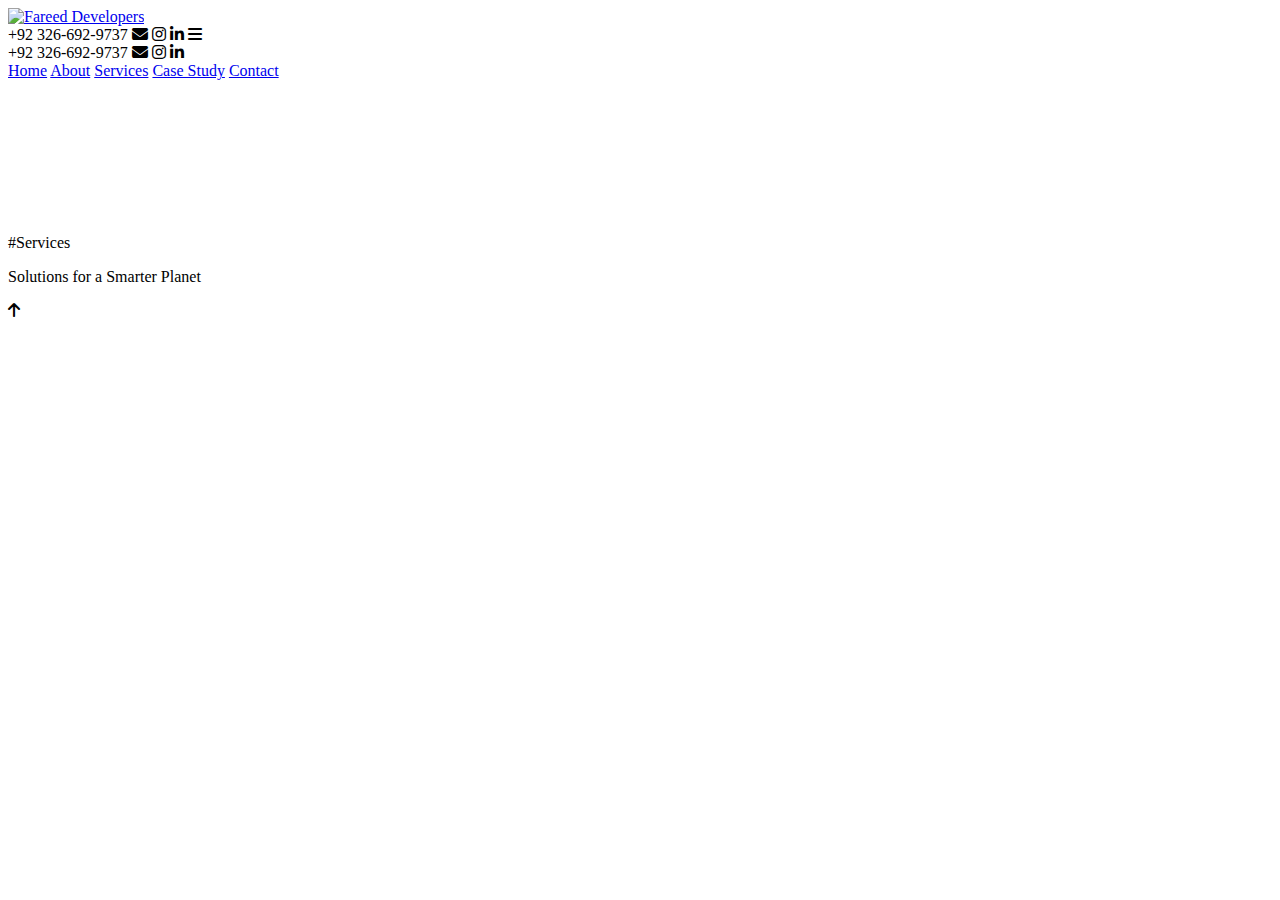
==== about.html @ 5e8933e1 "Update about.html" ====
<!DOCTYPE html>
<html lang="en">

<head>
    <meta charset="UTF-8">
    <meta name="viewport" content="width=device-width, initial-scale=1.0">
    <title>Fareed Developers</title>
    <link rel="stylesheet" href="style.css">
    <link rel="shortcut icon" href="/Assest/Fareed Developers Logo.png" type="image/x-icon">
    <link rel="stylesheet" href="https://cdnjs.cloudflare.com/ajax/libs/font-awesome/6.5.2/css/all.min.css">
</head>

<body>
    <main>
        <main>
            <div id="hero">
                <div class="container services_container">
                    <nav id="navbar">
                        <div class="nav_left">
                            <div id="logo">
                                <a href="/index.html"><img src="/Assest/Fareed Developers Logo.PNG" alt="Fareed Developers"></a>
                            </div>
                        </div>
                        <div class="nav_right">
                            <div id="links">
                                <span>+92 326-692-9737</span>
                                <a href="#"><i class="fa-solid fa-envelope" style="color: #000000;"></i></a>
                                <a href="#"><i class="fa-brands fa-instagram" style="color: #000000;"></i></a>
                                <a href="#"><i class="fa-brands fa-linkedin-in" style="color: #000000;"></i></a>
                                <i class="hamburger fa-solid fa-bars" style="color: #000000;"></i>
                            </div>
                            <div class="side_menu">
                                <div class="side_menu_wrap">
                                    <div class="side_menu_row">
                                        <span>+92 326-692-9737</span>
                                        <a href="#"><i class="fa-solid fa-envelope" style="color: #000000;"></i></a>
                                        <a href="#"><i class="fa-brands fa-instagram" style="color: #000000;"></i></a>
                                        <a href="#"><i class="fa-brands fa-linkedin-in" style="color: #000000;"></i></a>
                                        <i class="close fa-solid fa-xmark" style="color: #ffffff;"></i>
                                    </div>
                                    <div class="side_menu_colomn">
                                        <a href="/index.html">Home</a>
                                        <a href="/about.html">About</a>
                                        <a href="/services.html">Services</a>
                                        <a href="/case_studies.html">Case Study</a>
                                        <a href="/contact.html">Contact</a>
                                    </div>
                                </div>
                            </div>
                        </div>
                    </nav>
                    <div id="s_bg">
                        <video loop muted autoplay src="/Assest/Hero Background.mp4"></video>
                        <div class="overlay"></div>
                        <div class="overlay transitioned"></div>
                    </div>
                    <div class="hero_content services_hero_content">
                        <span>#Services</span>
                        <p>Solutions for a Smarter Planet</p>
                        <!-- <div class="btn">
                            <a href="#">About Us</a>
                            <a href="/services.html">Services</a>
                        </div> -->
                    </div>
                </div>
            </div>

            <div class="scrollTop float-right">
                <i class="fa fa-arrow-up" onclick="topFunction()" id="myBtn"></i>
            </div>
        </main>
</body>
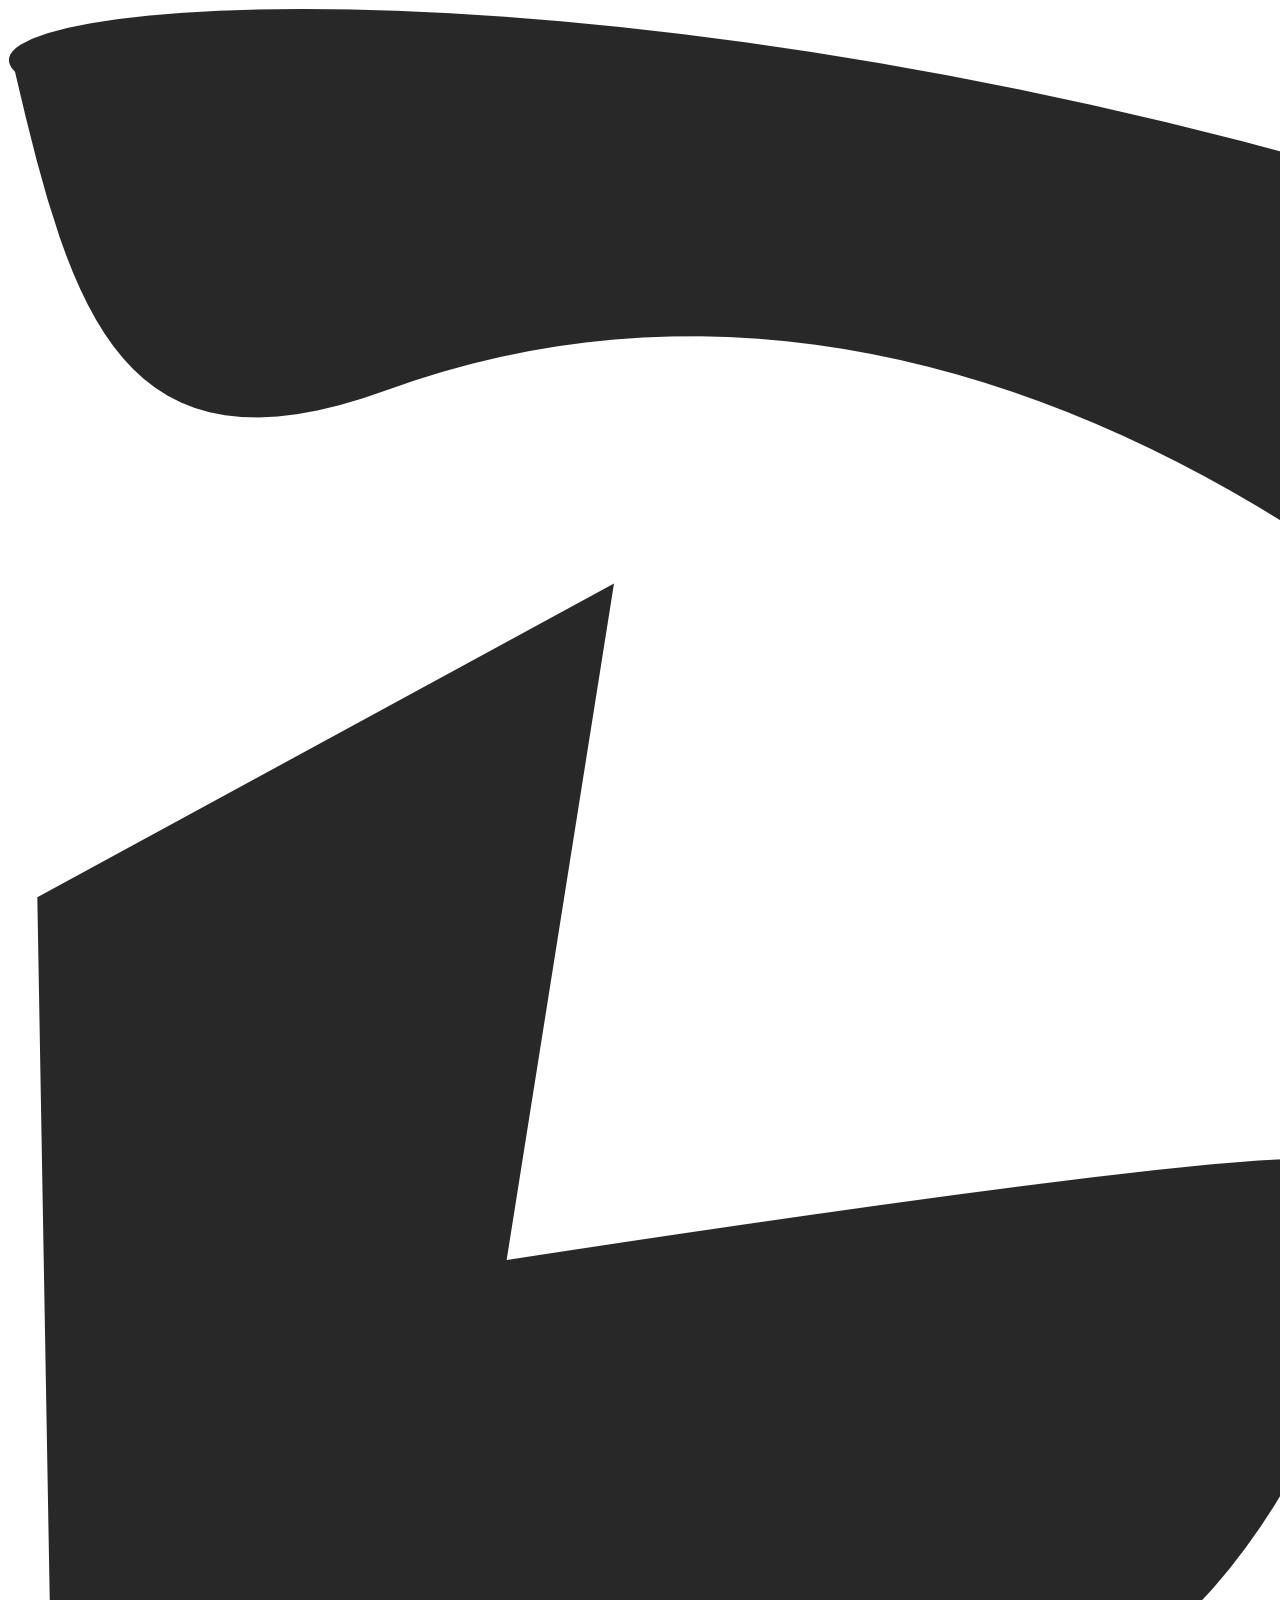
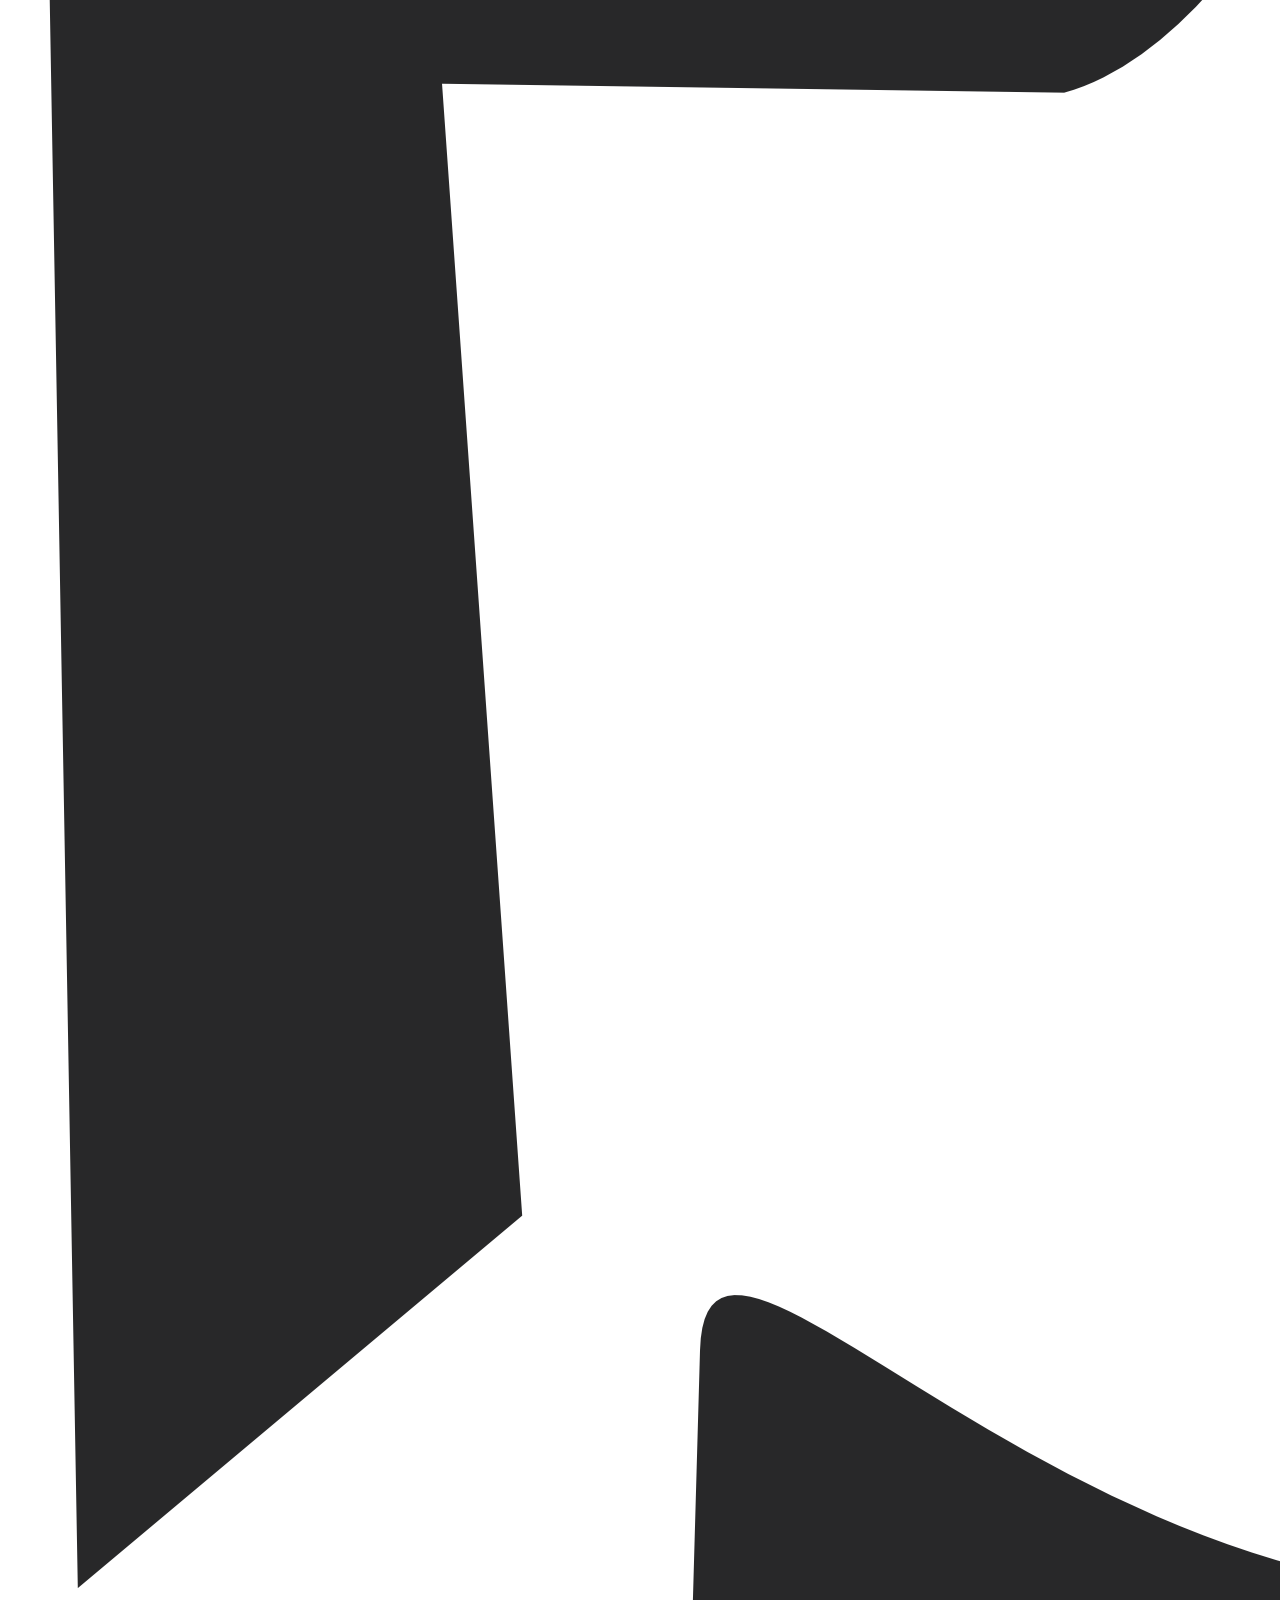
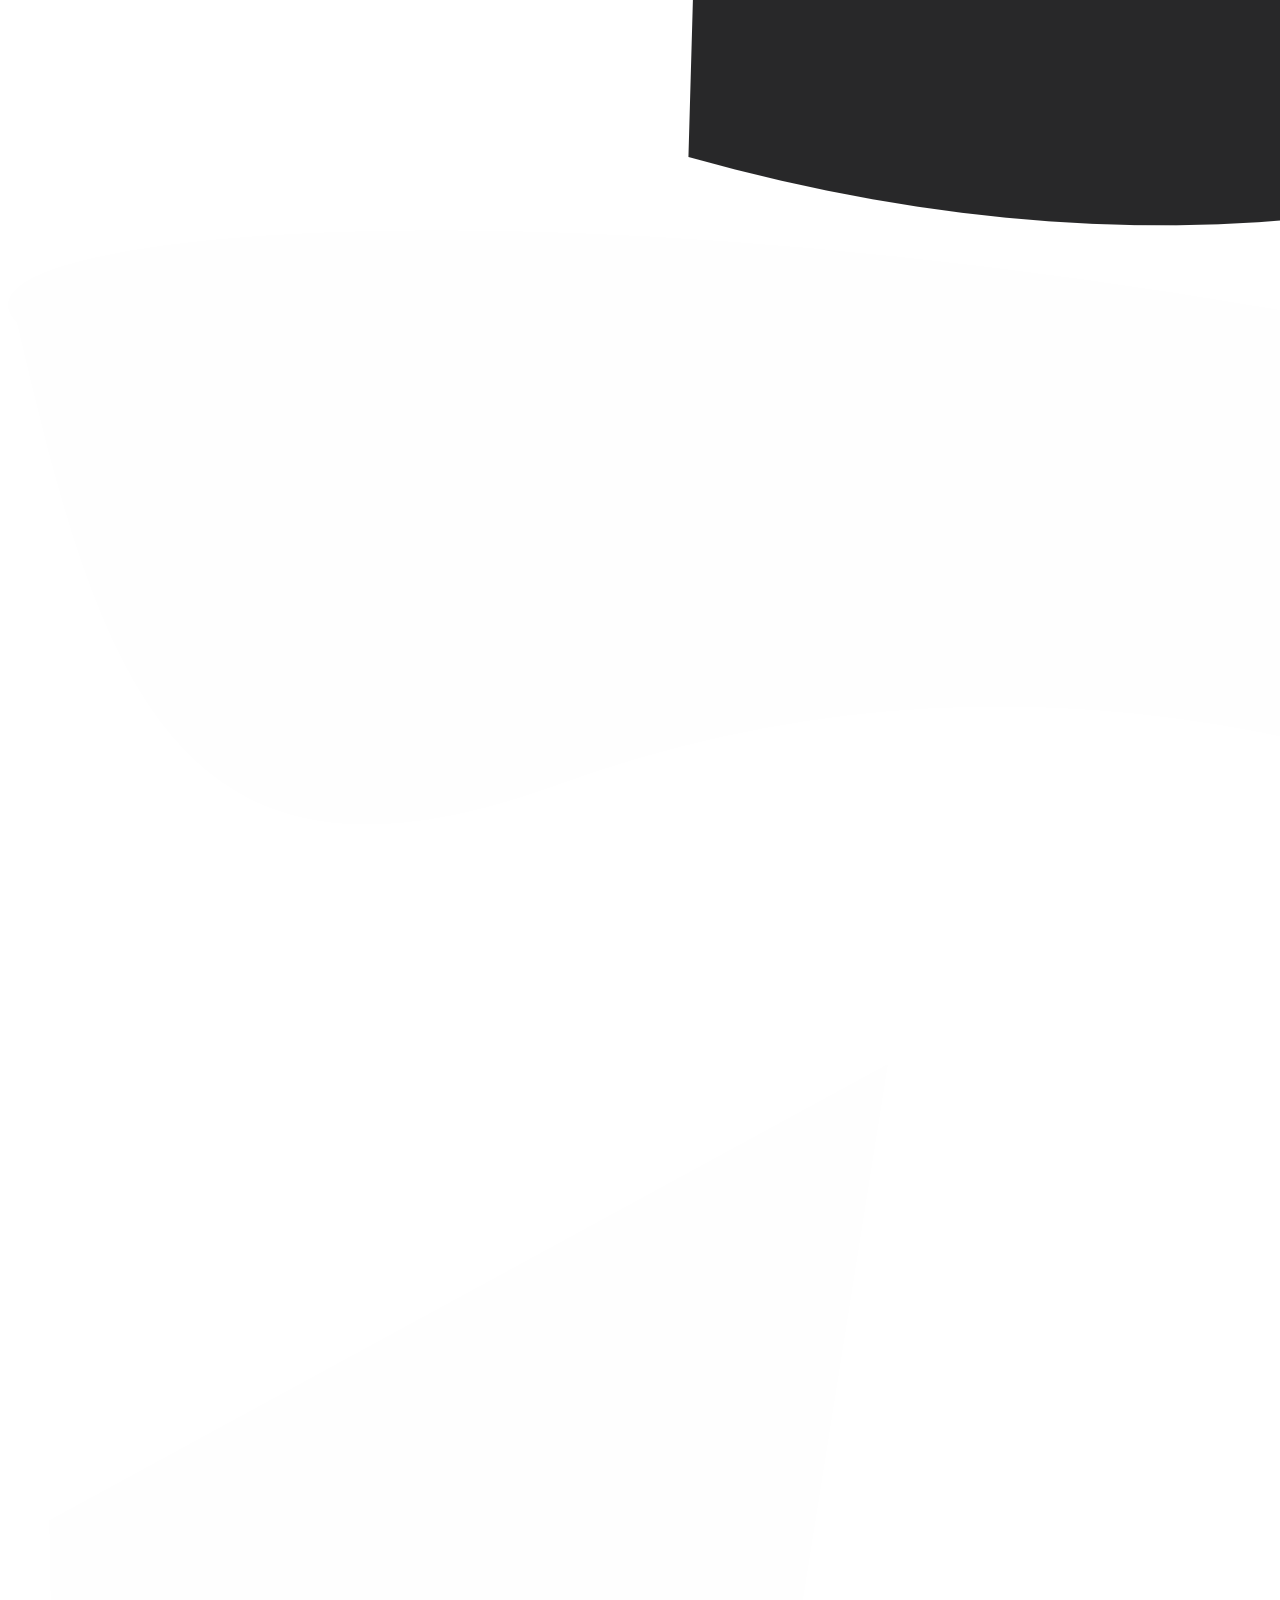
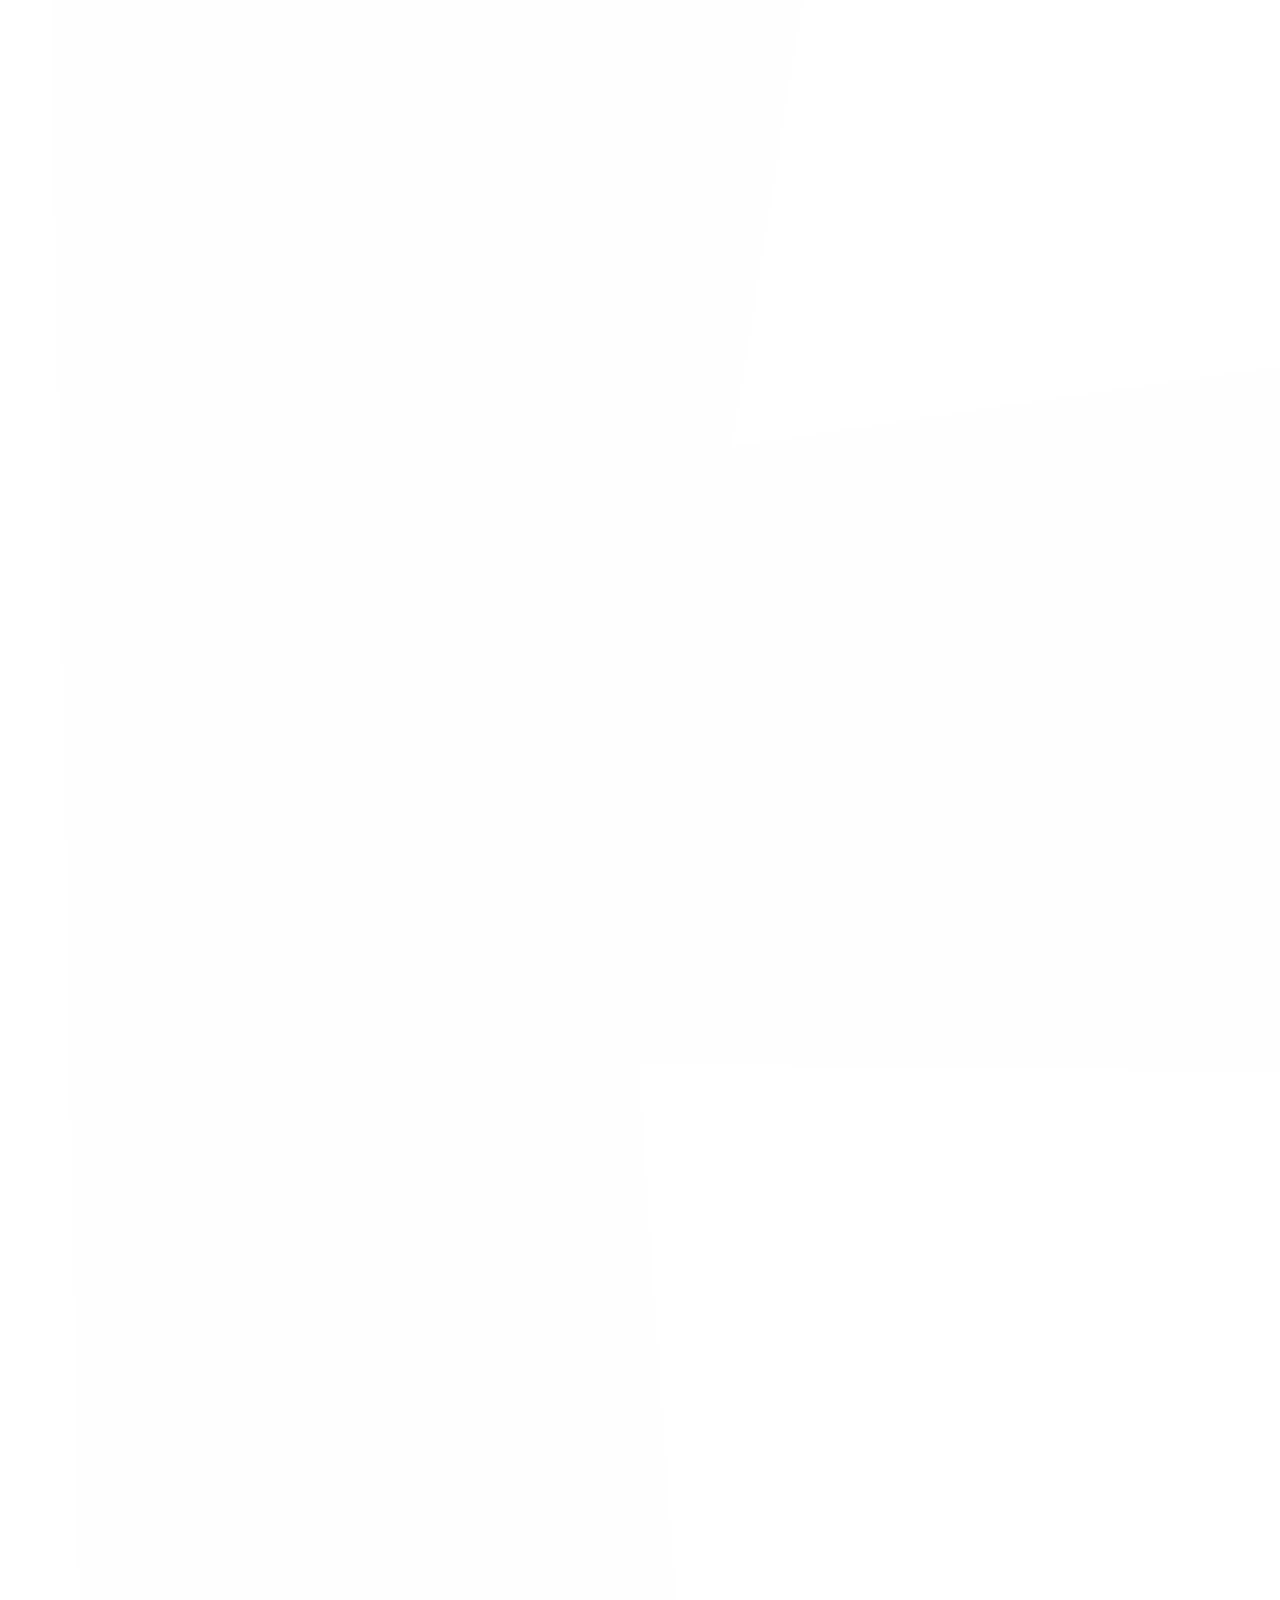
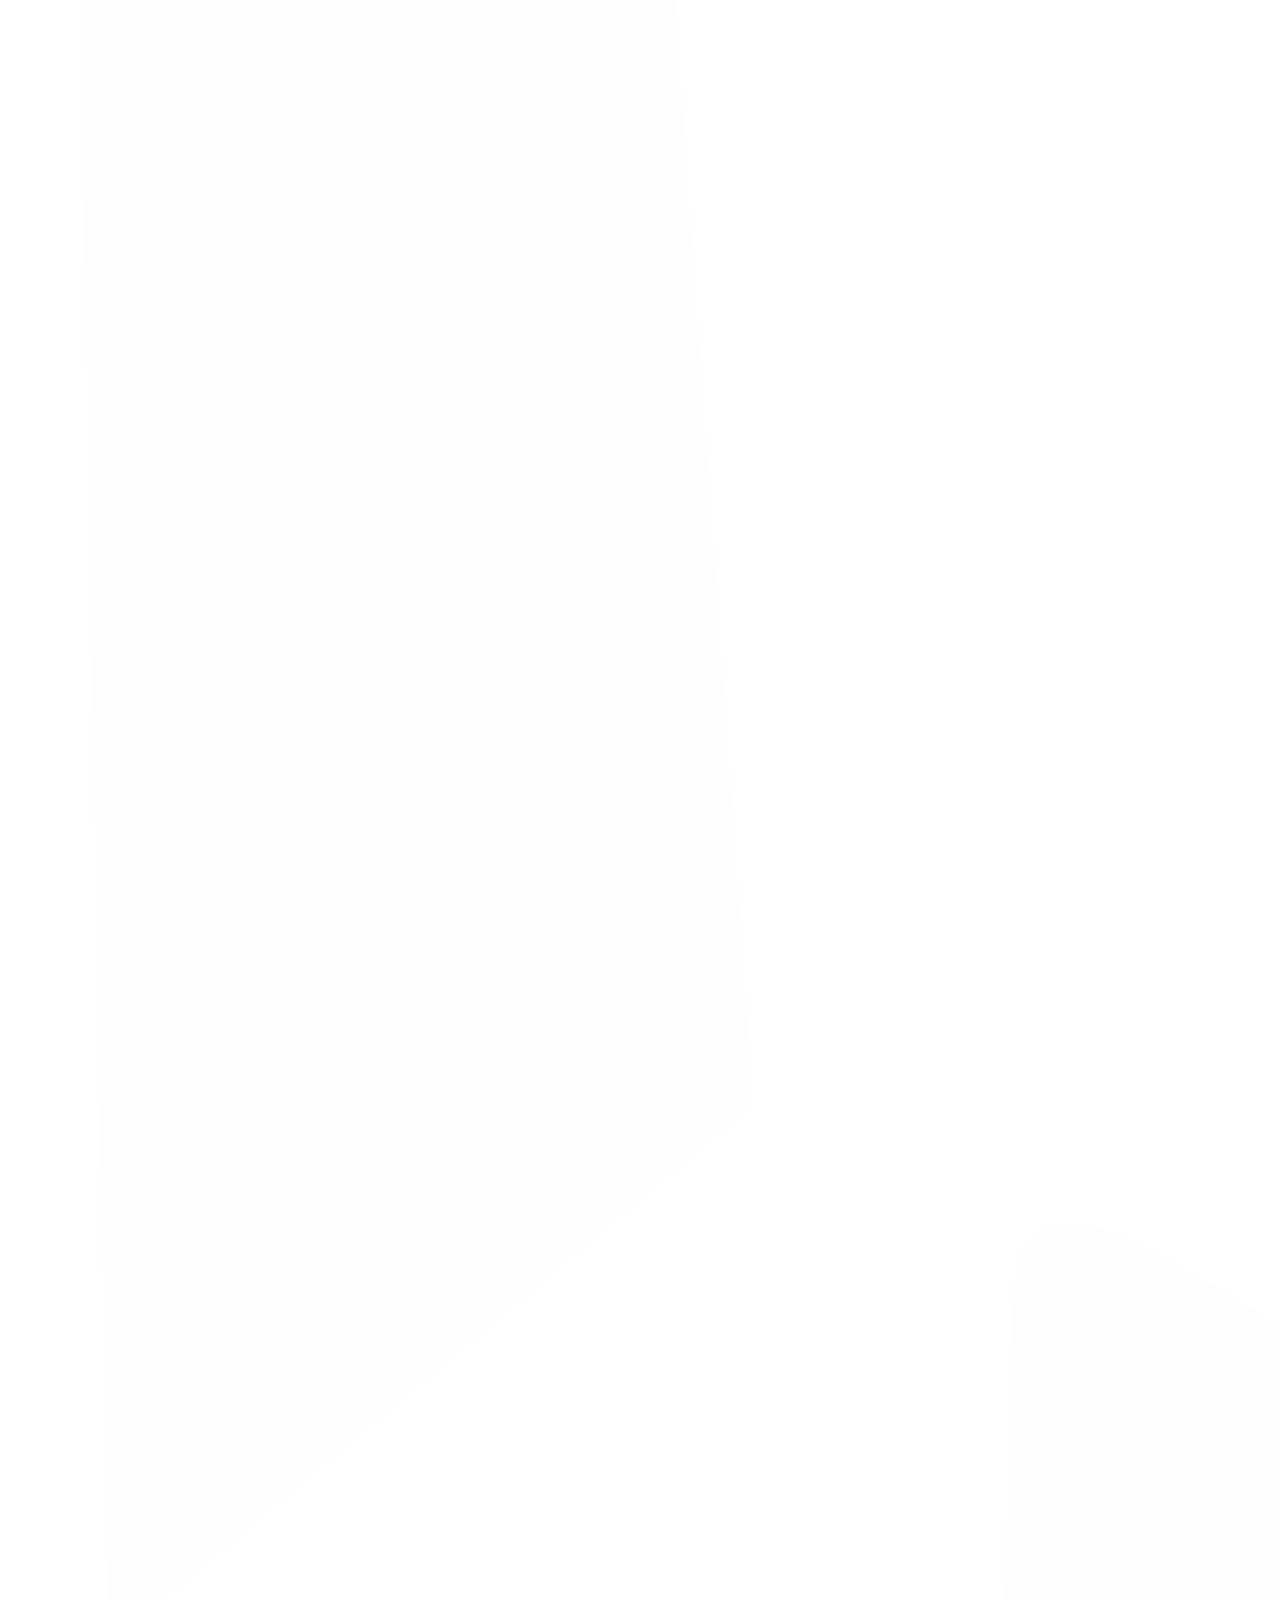
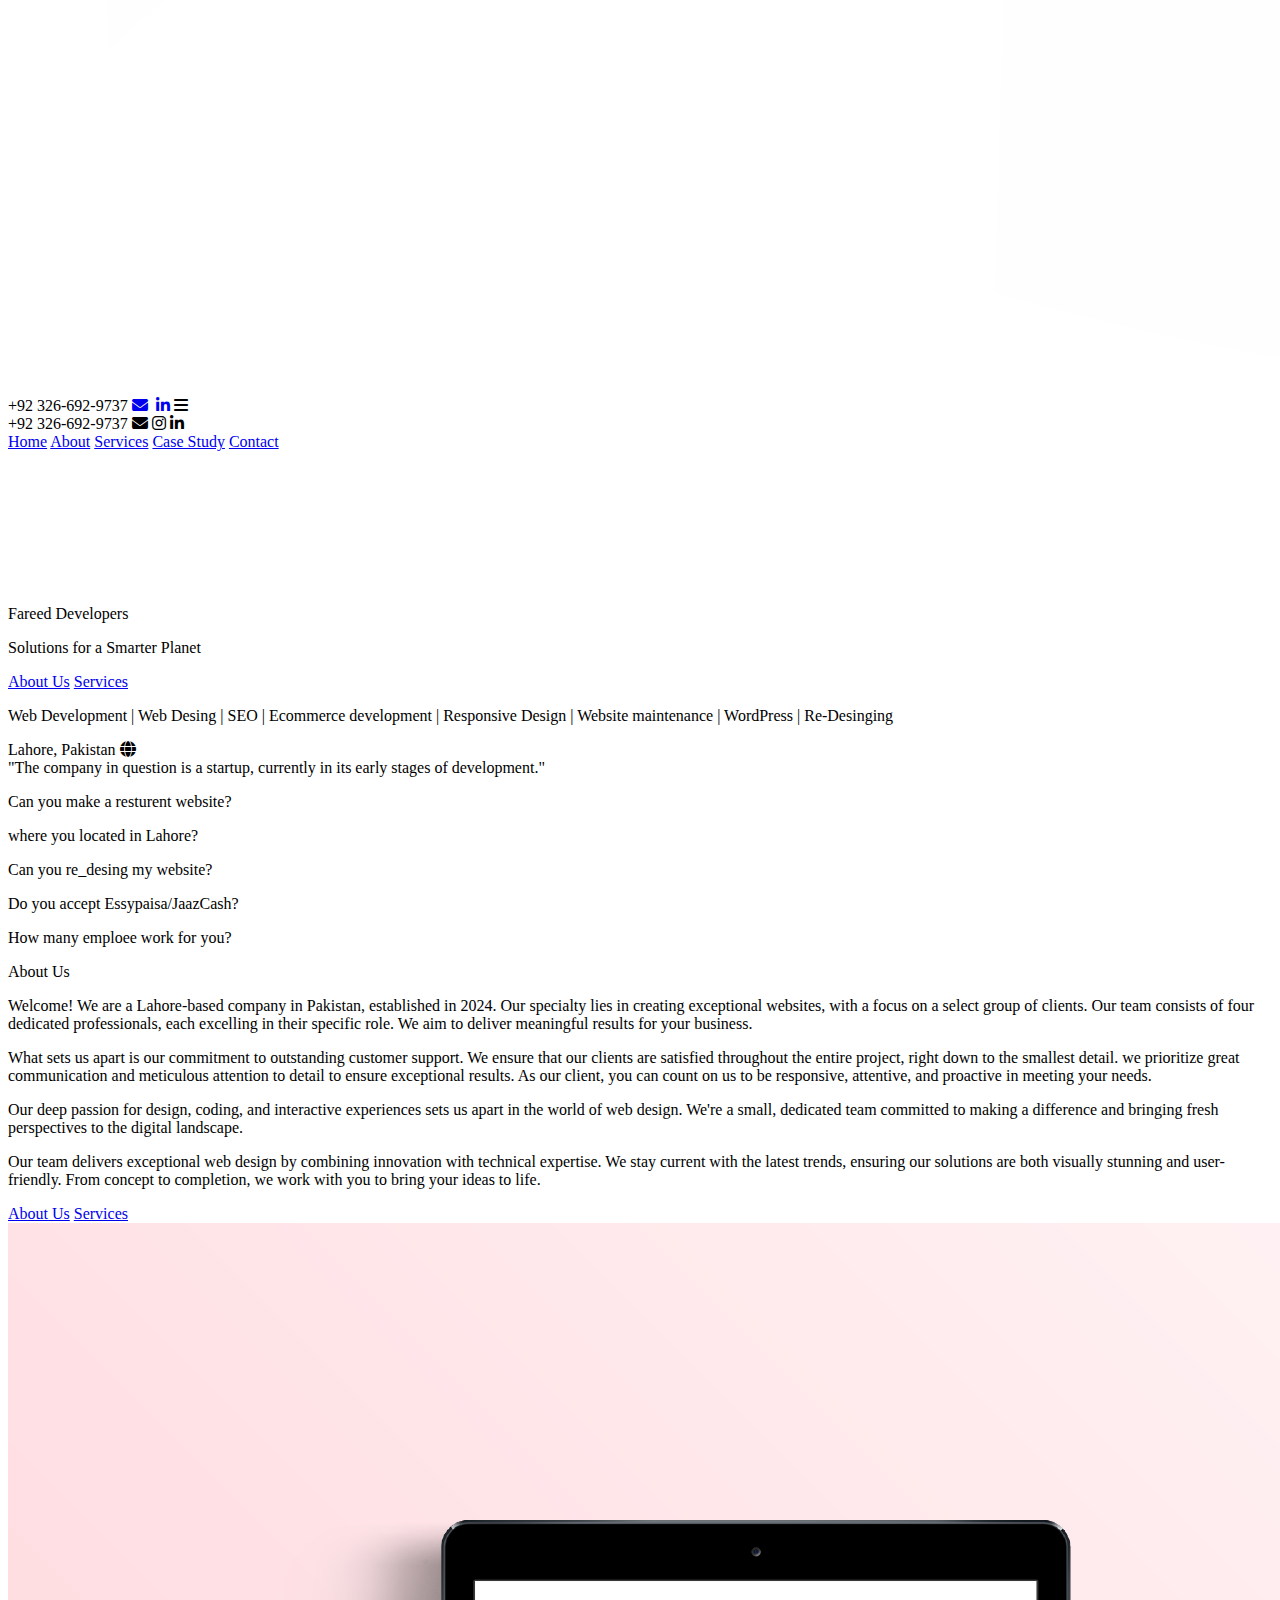
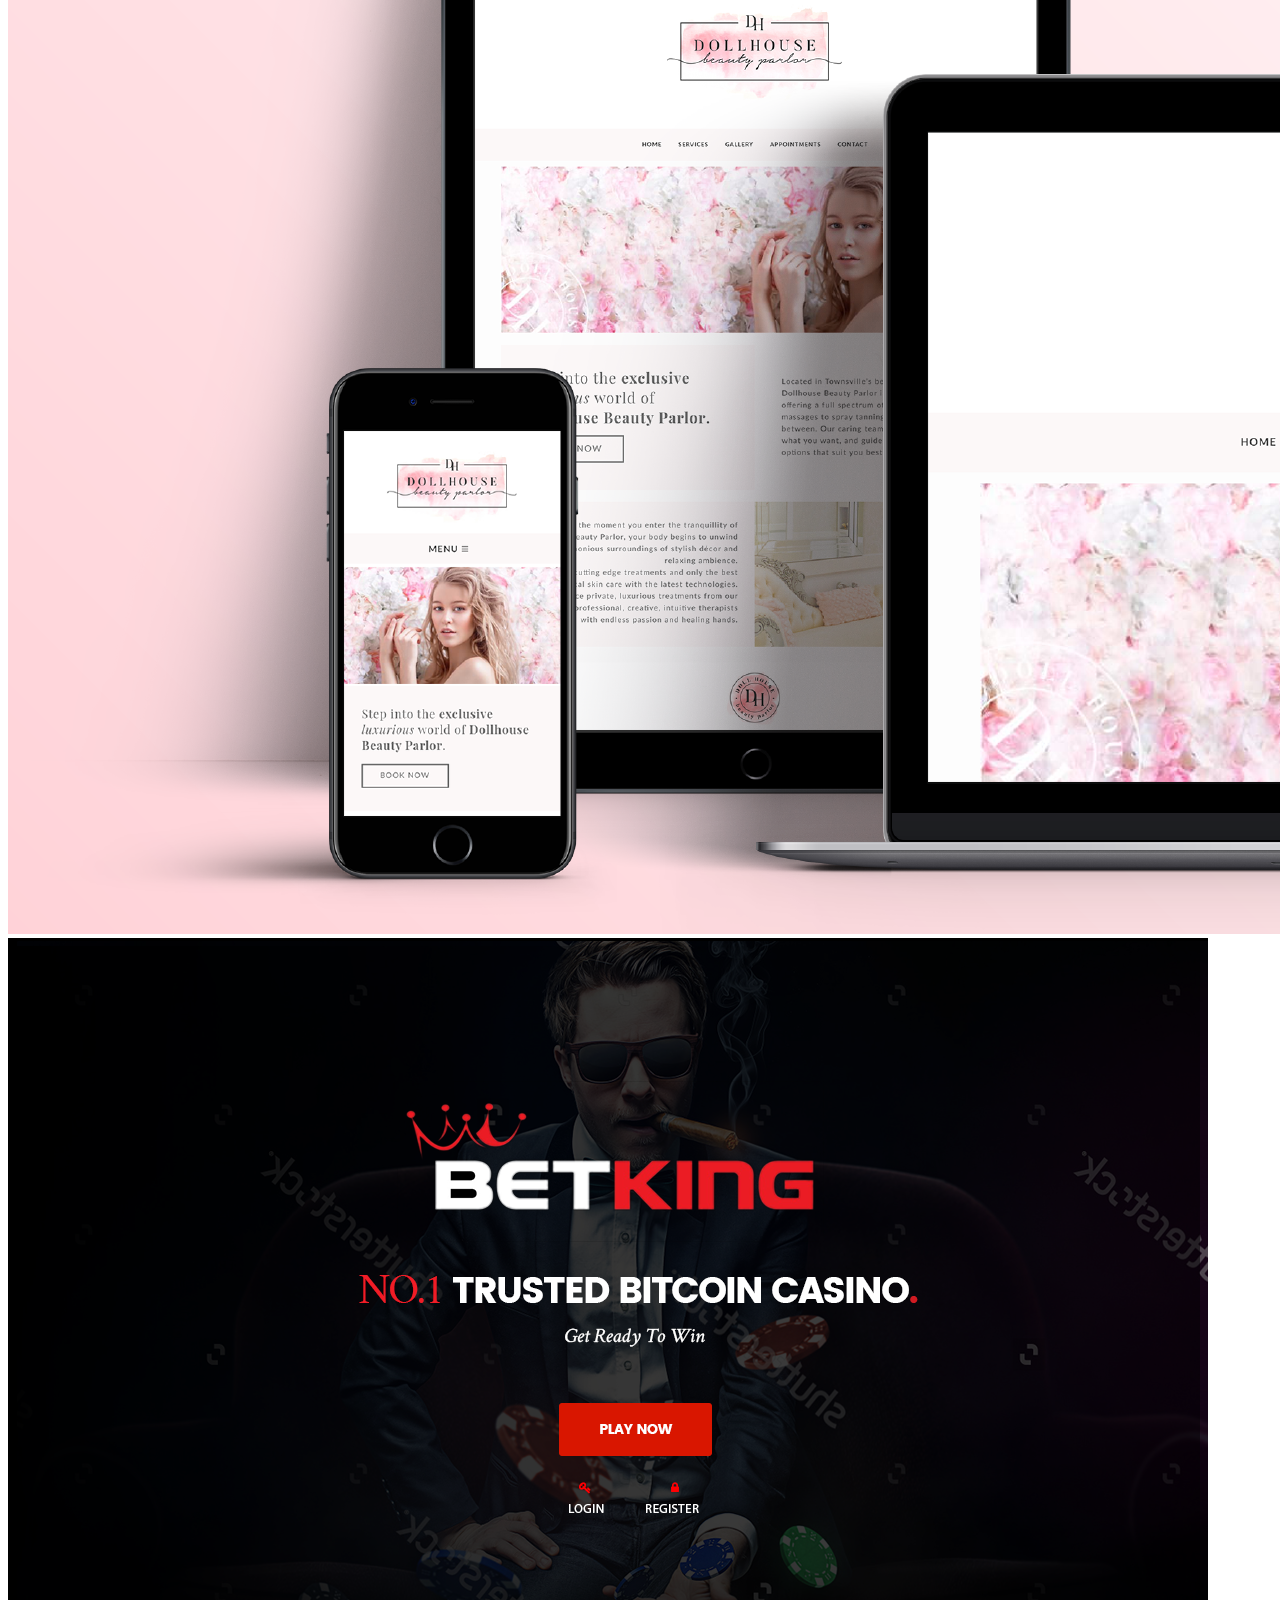
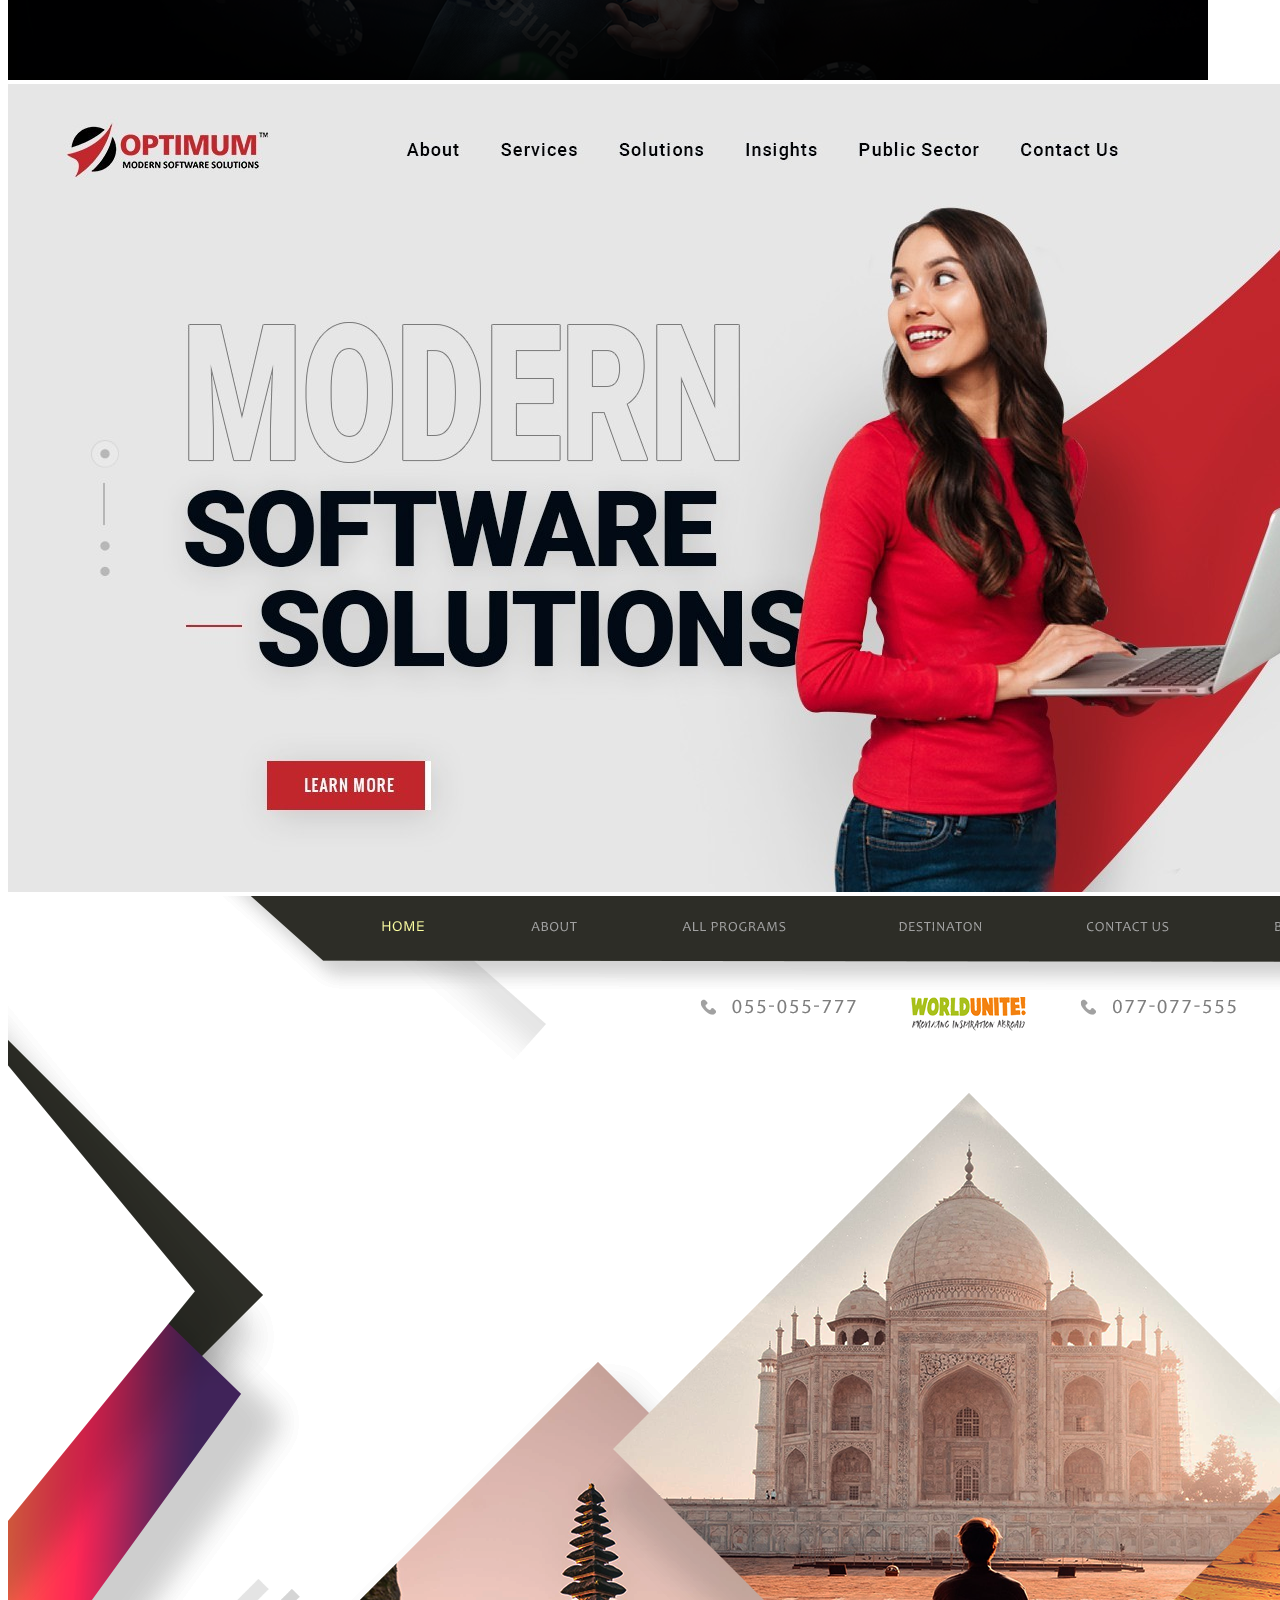
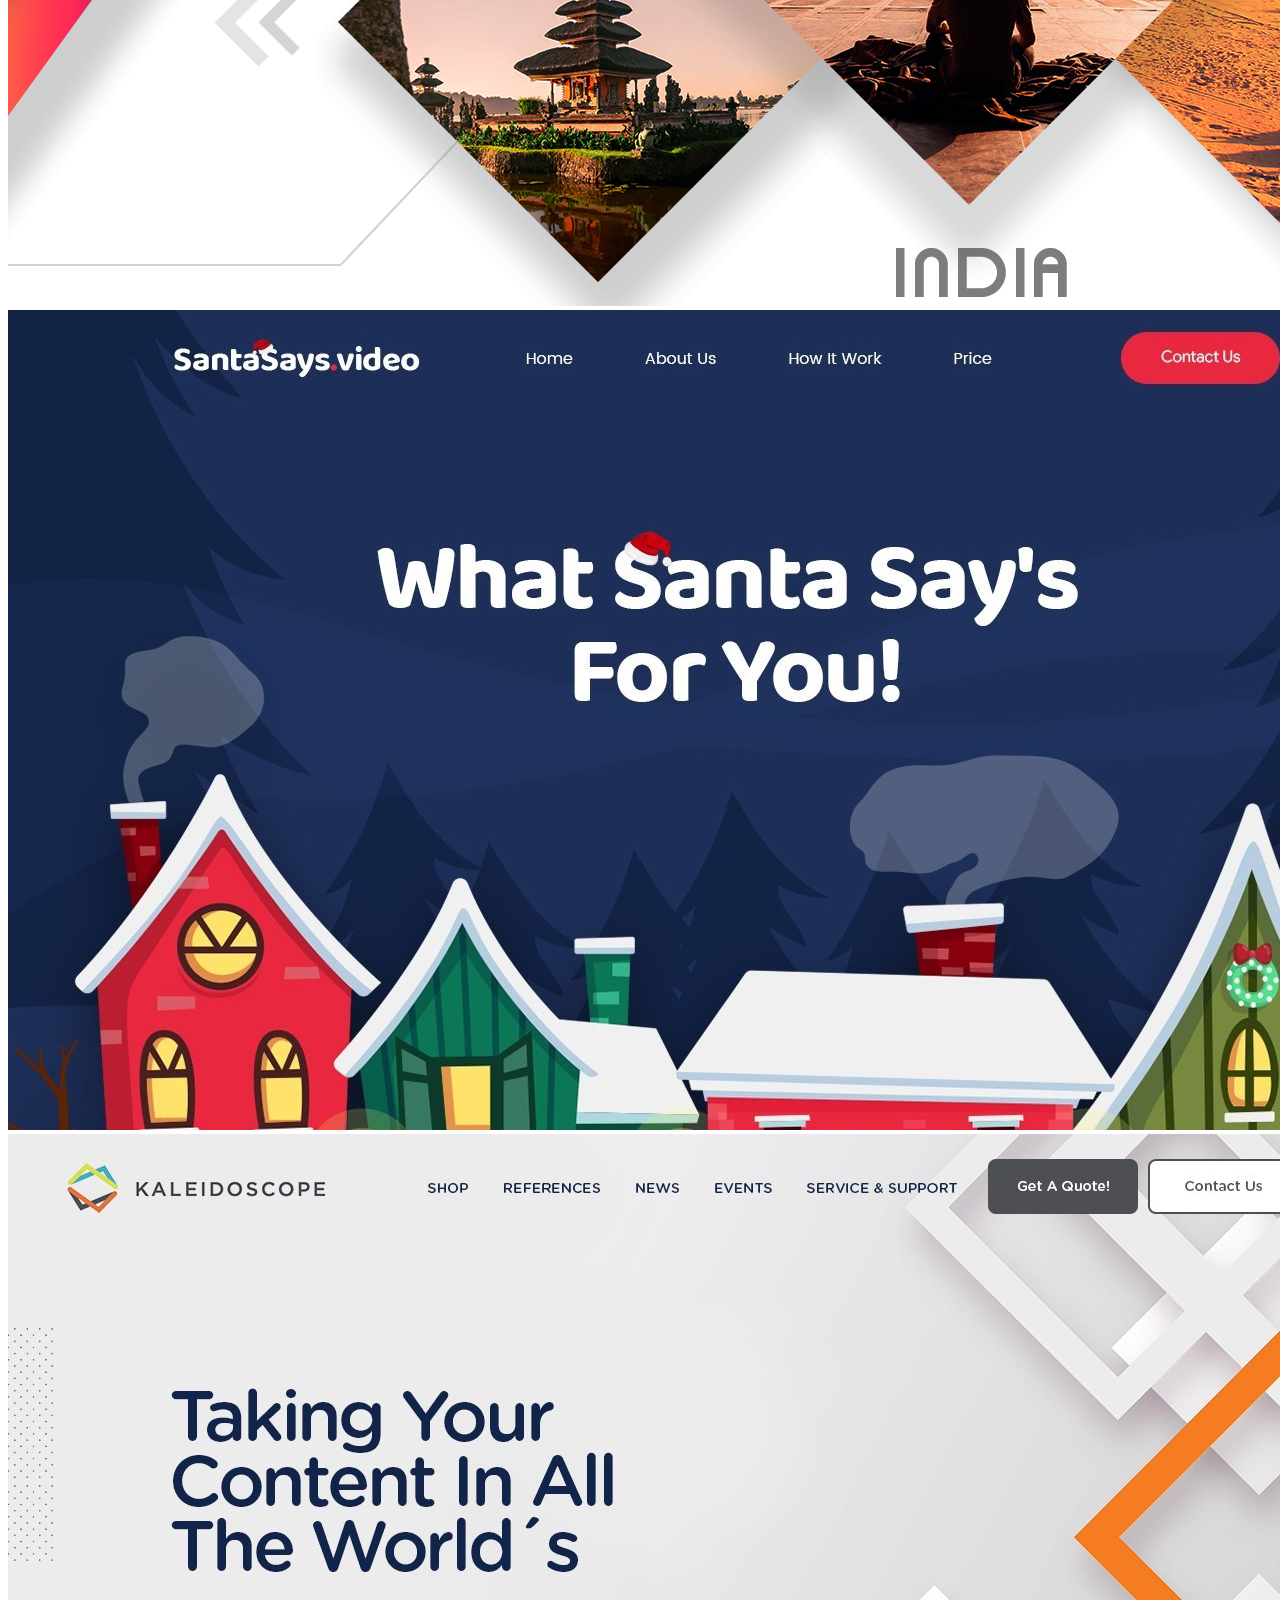
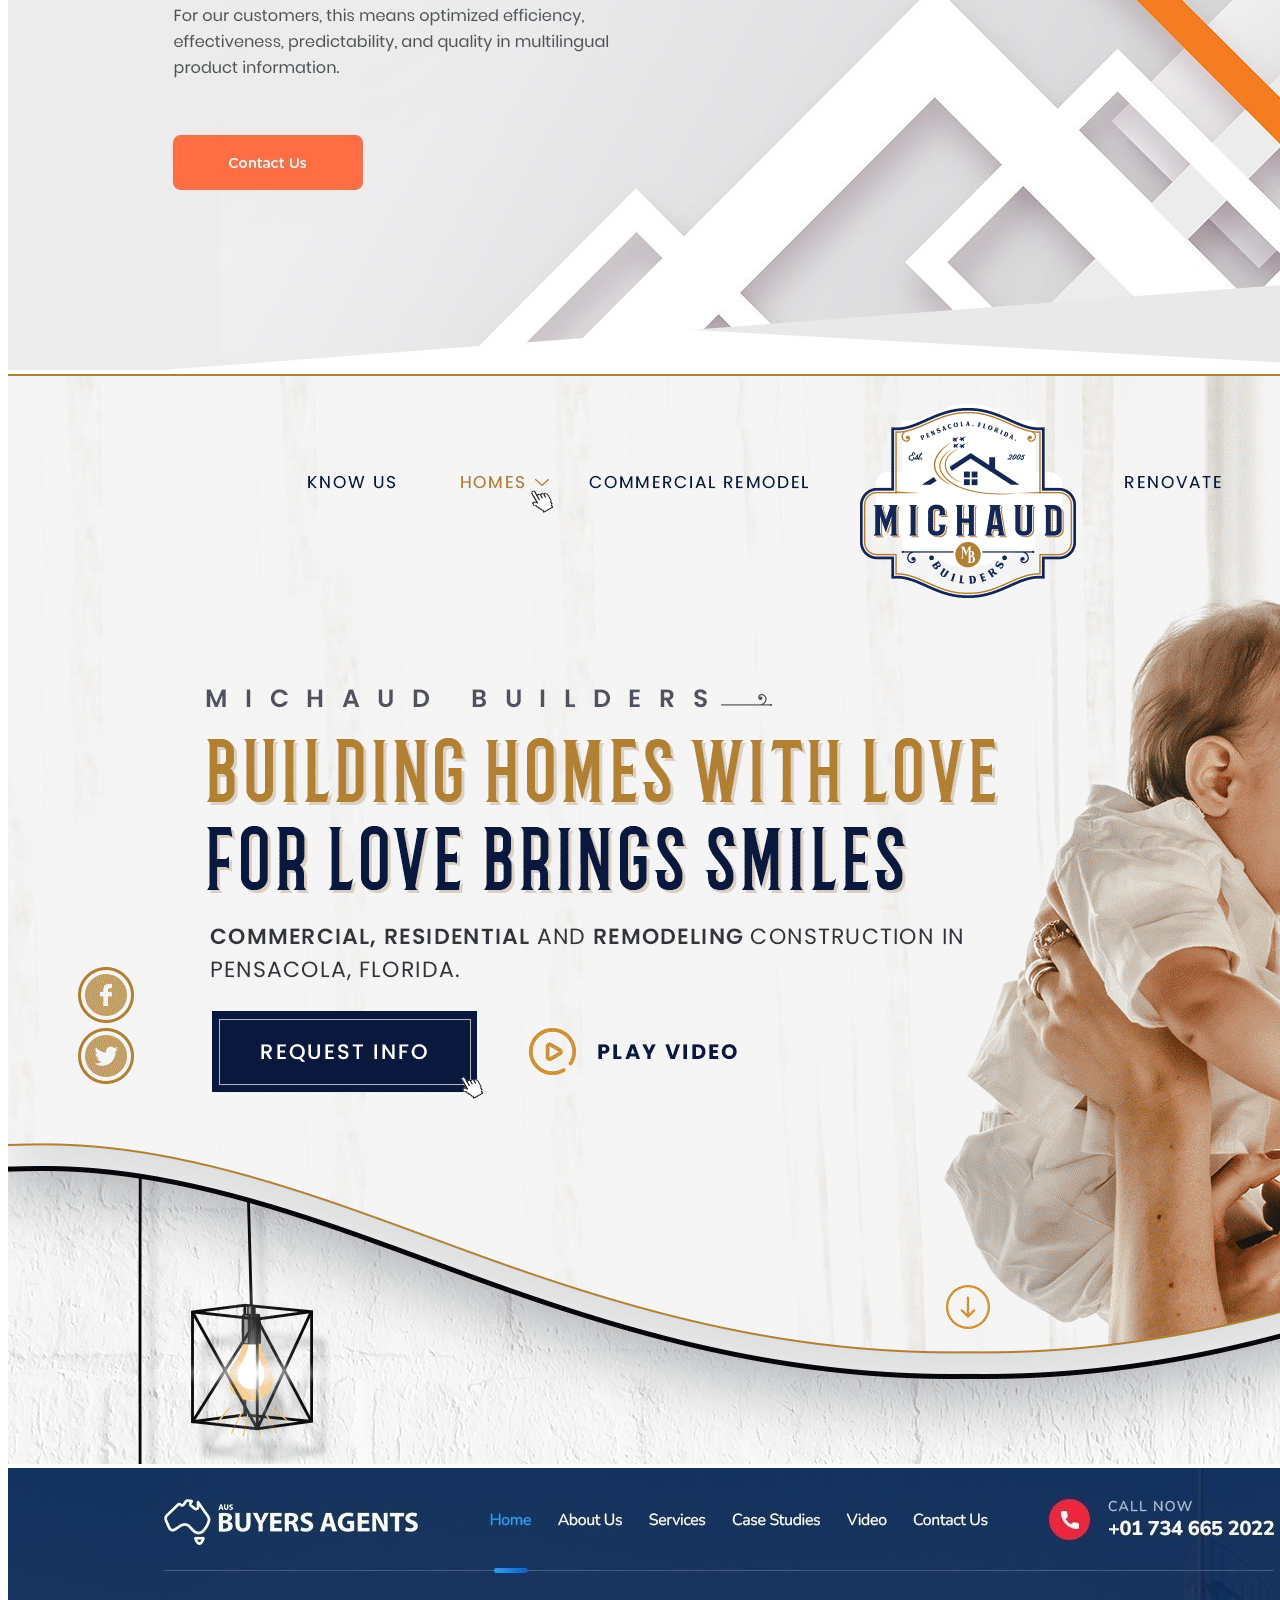
==== commit 74a33980: "Update about.html" ====
--- a/about.html
+++ b/about.html
@@ -8,65 +8,393 @@
     <link rel="stylesheet" href="style.css">
     <link rel="shortcut icon" href="/Assest/Fareed Developers Logo.png" type="image/x-icon">
     <link rel="stylesheet" href="https://cdnjs.cloudflare.com/ajax/libs/font-awesome/6.5.2/css/all.min.css">
+
 </head>
 
 <body>
+
+    <!-- -------------------------------------------------- Main_div -------------------------------------------------- -->
+
     <main>
-        <main>
-            <div id="hero">
-                <div class="container services_container">
-                    <nav id="navbar">
-                        <div class="nav_left">
-                            <div id="logo">
-                                <a href="/index.html"><img src="/Assest/Fareed Developers Logo.PNG" alt="Fareed Developers"></a>
-                            </div>
-                        </div>
-                        <div class="nav_right">
-                            <div id="links">
-                                <span>+92 326-692-9737</span>
-                                <a href="#"><i class="fa-solid fa-envelope" style="color: #000000;"></i></a>
-                                <a href="#"><i class="fa-brands fa-instagram" style="color: #000000;"></i></a>
-                                <a href="#"><i class="fa-brands fa-linkedin-in" style="color: #000000;"></i></a>
-                                <i class="hamburger fa-solid fa-bars" style="color: #000000;"></i>
-                            </div>
-                            <div class="side_menu">
-                                <div class="side_menu_wrap">
-                                    <div class="side_menu_row">
-                                        <span>+92 326-692-9737</span>
-                                        <a href="#"><i class="fa-solid fa-envelope" style="color: #000000;"></i></a>
-                                        <a href="#"><i class="fa-brands fa-instagram" style="color: #000000;"></i></a>
-                                        <a href="#"><i class="fa-brands fa-linkedin-in" style="color: #000000;"></i></a>
-                                        <i class="close fa-solid fa-xmark" style="color: #ffffff;"></i>
-                                    </div>
-                                    <div class="side_menu_colomn">
-                                        <a href="/index.html">Home</a>
-                                        <a href="/about.html">About</a>
-                                        <a href="/services.html">Services</a>
-                                        <a href="/case_studies.html">Case Study</a>
-                                        <a href="/contact.html">Contact</a>
-                                    </div>
+
+        <!-- -------------------------------------------------- Hero_Section ---------------------------------------------- -->
+
+        <div id="hero">
+            <div class="container">
+
+                <!-- -------------------------------------------------- Navbar ---------------------------------------------- -->
+
+                <nav id="navbar">
+                    <div class="nav_left">
+                        <div id="logo">
+                            <a href="/index.html"><img class="dark_logo" src="/Assest/Fareed Developers Logo.png" alt="Fareed Developers"></a>
+                            <a href="/index.html"><img class="white_logo" src="/Assest/Fareed Developers white Logo.png" alt="Fareed Developers"></a>
+                        </div>
+                    </div>
+                    <div class="nav_right">
+                        <div id="links">
+                            <span>+92 326-692-9737</span>
+                            <a href="#"><i class="fa-solid fa-envelope"></i></a>
+                            <a href="#"><i class="fa-brands fa-instagra"></i></a>
+                            <a href="#"><i class="fa-brands fa-linkedin-in"></i></a>
+                            <i class="hamburger fa-solid fa-bars"></i>
+                        </div>
+
+                        <!-- -------------------------------------------------- Hamburger_Menu ---------------------------------------------- -->
+
+                        <div class="side_menu">
+                            <div class="side_menu_wrap">
+                                <div class="side_menu_row">
+                                    <span>+92 326-692-9737</span>
+                                    <a href="#"><i class="fa-solid fa-envelope" style="color: #000000;"></i></a>
+                                    <a href="#"><i class="fa-brands fa-instagram" style="color: #000000;"></i></a>
+                                    <a href="#"><i class="fa-brands fa-linkedin-in" style="color: #000000;"></i></a>
+                                    <i class="close fa-solid fa-xmark" style="color: #ffffff;"></i>
                                 </div>
-                            </div>
-                        </div>
-                    </nav>
-                    <div id="s_bg">
+                                <div class="side_menu_colomn">
+                                    <a href="/index.html">Home</a>
+                                    <a href="/about.html">About</a>
+                                    <a href="/services.html">Services</a>
+                                    <a href="/case_studies.html">Case Study</a>
+                                    <a href="/contact.html">Contact</a>
+                                </div>
+                            </div>
+                        </div>
+
+                    </div>
+                </nav>
+
+                <!-- -------------------------------------------------- Video_Background ---------------------------------------------- -->
+
+                <div id="hero_bg">
+                    <video loop muted autoplay src="/Assest/Hero Background.mp4"></video>
+                    <div class="overlay"></div>
+                    <div class="overlay transitioned"></div>
+                </div>
+
+                <!-- -------------------------------------------------- Hero_Section_Content ---------------------------------------------- -->
+
+                <div class="hero_content">
+                    <span>Fareed Developers</span>
+                    <p>Solutions for a Smarter Planet</p>
+                    <div class="btn">
+                        <a href="/about.html">About Us</a>
+                        <a href="/services.html">Services</a>
+                    </div>
+
+                    <!-- -------------------------------------------------- Auto_Scroller ---------------------------------------------- -->
+
+                    <div class="scroller">
+                        <p>Web Development | Web Desing | SEO | Ecommerce development | Responsive Design | Website maintenance | WordPress | Re-Desinging</p>
+                    </div>
+
+                    <!-- -------------------------------------------------- Location ---------------------------------------------- -->
+
+                    <div id="location">
+                        <div class="my_location">
+                            <span>Lahore, Pakistan</span>
+                            <i class="fa-sharp fa-solid fa-globe fa-spin-pulse"></i>
+                        </div>
+                    </div>
+                </div>
+            </div>
+        </div>
+
+        <!-- -------------------------------------------------- Moving_Chat_box ---------------------------------------------- -->
+
+        <div id="chat_box">
+            <div class="container">
+                <div class="chat">
+                    <span class="chat_span"> "The company in question is a startup, currently in its early stages of development."</span>
+                </div>
+                <div class="chat_text_box">
+                    <div class="chat_text1">
+                        <p>Can you make a resturent website?</p>
+                    </div>
+                    <div class="chat_text2">
+                        <p>where you located in Lahore?</p>
+                    </div>
+                    <div class="chat_text3">
+                        <p>Can you re_desing my website?</p>
+                    </div>
+                    <div class="chat_text4">
+                        <p>Do you accept Essypaisa/JaazCash?</p>
+                    </div>
+                    <div class="chat_text5">
+                        <p>How many emploee work for you?</p>
+                    </div>
+                </div>
+            </div>
+        </div>
+
+
+        <!-- -------------------------------------------------- About_Section ---------------------------------------------- -->
+
+        <div id="about_us">
+            <div class="container about_container">
+                <div class="about">
+                    <span class="heading">About Us</span>
+                    <div class="about_content">
+                        <div class="about_left">
+                            <p class="about_p_1">Welcome! We are a Lahore-based company in Pakistan, established in 2024. Our specialty lies in creating exceptional websites, with a focus on a select group of clients. Our team consists of four dedicated professionals, each
+                                excelling in their specific role. We aim to deliver meaningful results for your business.</p>
+                            <p class="about_p_2"> What sets us apart is our commitment to outstanding customer support. We ensure that our clients are satisfied throughout the entire project, right down to the smallest detail. we prioritize great communication and meticulous
+                                attention to detail to ensure exceptional results. As our client, you can count on us to be responsive, attentive, and proactive in meeting your needs.</p>
+                        </div>
+                        <div class="about_right">
+                            <p class="about_p_3">Our deep passion for design, coding, and interactive experiences sets us apart in the world of web design. We're a small, dedicated team committed to making a difference and bringing fresh perspectives to the digital landscape.</p>
+                            <p class="about_p_4">Our team delivers exceptional web design by combining innovation with technical expertise. We stay current with the latest trends, ensuring our solutions are both visually stunning and user-friendly. From concept to completion,
+                                we work with you to bring your ideas to life.</p>
+                            <div class="btn about_btn">
+                                <a href="/about.html">About Us</a>
+                                <a href="/services.html">Services</a>
+                            </div>
+                        </div>
+
+                    </div>
+                </div>
+            </div>
+        </div>
+
+        <!-- -------------------------------------------------- Case_Studies_Section---------------------------------------------- -->
+
+        <div id="Case_Studies">
+            <div class="container">
+                <div class="case_content">
+                    <div class="case_links">
+                        <div class="slide_case_first">
+                            <a href="#"><img src="/Assest/1.png" alt=""></a>
+                            <a href="#"><img src="/Assest/2.png" alt=""></a>
+                            <a href="#"><img src="/Assest/3.jpg" alt=""></a>
+                            <a href="#"><img src="/Assest/4.png" alt=""></a>
+                        </div>
+                        <div class="slide_case_second">
+                            <a href="#"><img src="/Assest/5.jpg" alt=""></a>
+                            <a href="#"><img src="/Assest/6.jpg" alt=""></a>
+                            <a href="#"><img src="/Assest/7.png" alt=""></a>
+                            <a href="#"><img src="/Assest/8.jpg" alt=""></a>
+                        </div>
+                    </div>
+                </div>
+            </div>
+        </div>
+
+        <!-- -------------------------------------------------- Services_Section ---------------------------------------------- -->
+
+        <div id="portfolio">
+            <div class="container portfolio_container">
+                <span class="heading">Services</span>
+                <div class="portfolios">
+                    <div class="port_colum_1">
+                        <a href="#">
+                            <div class="port_img">
+                                <img src="/Assest/Web Dev Illustration.svg" alt="">
+                            </div>
+                            <div class="port_heading">
+                                <span>Web Development</span>
+                            </div>
+                            <div class="port_para">
+                                <p>Fareed Developers creates custom websites to fit your business needs. We help you build a strong online presence and achieve your goals. From design to launch, we ensure your success online.</p>
+                            </div>
+                        </a>
+                        <a href="#">
+                            <div class="port_img">
+                                <img src="/Assest/web-development-outsourcing_cover.svg" alt="">
+                            </div>
+                            <div class="port_heading">
+                                <span>Web Desinging</span>
+                            </div>
+                            <div class="port_para">
+                                <p>Fareed Developers designs beautiful, engaging websites. We transform your vision into a compelling online experience that resonates with your audience.</p>
+                            </div>
+                        </a>
+                    </div>
+                    <div class="port_colum_2">
+                        <a href="#">
+                            <div class="port_img">
+                                <img class="seo" src="/Assest/seo.svg" alt="">
+                            </div>
+                            <div class="port_heading">
+                                <span>SEO</span>
+                            </div>
+                            <div class="port_para">
+                                <p>Fareed Developers provides SEO services to improve your website's rankings, attract more visitors, and grow your business.</p>
+                            </div>
+                        </a>
+                        <a href="#">
+                            <div class="port_img">
+                                <img src="/Assest/Custom-Wordpress-Website-Redesign.svg" alt="">
+                            </div>
+                            <div class="port_heading">
+                                <span>Re-Desinging</span>
+                            </div>
+                            <div class="port_para">
+                                <p>Fareed Developers builds custom websites that fit your business needs. Our services help you establish a strong online presence to meet your goals.</p>
+                            </div>
+                        </a>
+                    </div>
+
+
+                </div>
+            </div>
+        </div>
+        <div id="client">
+            <div class="container client_container">
+                <span class="white">Our Clients</span>
+                <div class="testimonials">
+                    <div class="testimonial">
+                        <div class="test_para">
+                            <p>"Working with the team to create our gym's website was an absolute pleasure. They listened to our needs and delivered a modern, user-friendly site that has truly transformed our online presence. Our clients love the new look,
+                                and we have seen a significant increase in traffic and engagement. I highly recommend their services for anyone looking to build a professional and effective website."</p>
+
+                        </div>
+                        <div class="test_img">
+                            <img src="https://helios-i.mashable.com/imagery/articles/02dW7ZS2Y2pa64gSxvbVgQ2/images-1.fill.size_562x750.v1619015525.jpg" alt="">
+                        </div>
+                        <div class="test_name_pro">
+                            <div class="test_name">
+                                <span>Denial Smith</span>
+                            </div>
+                            <div class="test_profession">
+                                <span>Salon Owner</span>
+                            </div>
+                        </div>
+                    </div>
+                    <div class="testimonial">
+                        <div class="test_para">
+                            <p>"The website created by the team has exceeded all my expectations. As a model, having a visually appealing and easily navigable site is crucial, and they delivered just that. The design is sleek and professional, perfectly
+                                showcasing my portfolio. I have received numerous compliments on the website, and it has definitely helped me attract more clients. I couldn't be happier with the results."</p>
+
+                        </div>
+                        <div class="test_img">
+                            <img src="https://mediaslide-us.storage.googleapis.com/imgmodels/pictures/2970/73488/profile-1677707808-2e11d086365154c0849e69aaf56b1175.jpg" alt="">
+                        </div>
+                        <div class="test_name_pro">
+                            <div class="test_name">
+                                <span>Peter Hector</span>
+                            </div>
+                            <div class="test_profession">
+                                <span>Model</span>
+                            </div>
+                        </div>
+                    </div>
+                    <div class="testimonial">
+                        <div class="test_para">
+                            <p>"Working with the team to create my website has been an amazing experience. As an influencer, it's important for my site to be engaging and easy to navigate, and they delivered on all fronts. The design is modern and reflects
+                                my personal brand perfectly. I've received fantastic feedback from my followers and have seen a significant increase in my online engagement. I highly recommend their services to anyone looking to build a professional and
+                                impactful website."</p>
+
+                        </div>
+                        <div class="test_img">
+                            <img src="https://img.freepik.com/free-photo/vertical-shot-beautiful-smiling-woman_181624-41776.jpg" alt="">
+                        </div>
+                        <div class="test_name_pro">
+                            <div class="test_name">
+                                <span>Bella Hemsworth</span>
+                            </div>
+                            <div class="test_profession">
+                                <span>Influencer</span>
+                            </div>
+                        </div>
+                    </div>
+                </div>
+            </div>
+        </div>
+
+        <div id="call_to_action">
+            <div class="container call_to_action_c">
+                <div class="banner">
+                    <div class="baner_video">
                         <video loop muted autoplay src="/Assest/Hero Background.mp4"></video>
-                        <div class="overlay"></div>
-                        <div class="overlay transitioned"></div>
-                    </div>
-                    <div class="hero_content services_hero_content">
-                        <span>#Services</span>
-                        <p>Solutions for a Smarter Planet</p>
-                        <!-- <div class="btn">
-                            <a href="#">About Us</a>
-                            <a href="/services.html">Services</a>
-                        </div> -->
-                    </div>
-                </div>
-            </div>
-
-            <div class="scrollTop float-right">
-                <i class="fa fa-arrow-up" onclick="topFunction()" id="myBtn"></i>
-            </div>
-        </main>
+                    </div>
+                    <div class="banner_logo">
+                        <span>Crafting a Smarter Web for a Better Tomorrow</span>
+                    </div>
+                    <div class="slogan">
+                        <p>If you’re looking for a web developer who can bring your ideas to life, I’m here to help. Whether you need a stunning website, a dynamic web application, or a complete digital overhaul, I’ve got you covered. Let’s connect and discuss
+                            your project needs.</p>
+                    </div>
+                    <div class="btn cta_btn">
+                        <a href="/about.html">Get A Free Quote <i class="fa-solid fa-square-arrow-up-right" style="color: #36454F;"></i></a>
+                        <a href="/services.html">Schedule Free Call <i class="fa-solid fa-square-arrow-up-right" style="color: #36454F;"></i></a>
+                    </div>
+                </div>
+            </div>
+        </div>
+
+        <div id="contact">
+            <div class="contact_container container">
+                <span class="white">Contact</span>
+                <div class="contact_info_content">
+                    <div class="contact_information">
+                        <div class="contact_info">
+                            <li><i class="fa-solid fa-location-dot" style="color: #ffffff;"></i>Pakistan</li>
+                            <li><i class="fa-solid fa-phone" style="color: #ffffff;"></i>(326) 692-9737</li>
+                            <li><i class="fa-brands fa-whatsapp" style="color: #ffffff;"></i>(326) 692-9737</li>
+                            <li><i class="fa-solid fa-envelope" style="color: #ffffff;"></i>info.fareeddevelopers.com</li>
+                        </div>
+                        <div class="contact_links">
+                            <a href="#"><i class="fa-brands fa-github" style="color: #ffffff;"></i></a>
+                            <a href="#"><i class="fa-brands fa-x-twitter" style="color: #ffffff;"></i></a>
+                            <a href="#"><i class="fa-brands fa-instagram" style="color: #ffffff;"></i></a>
+                            <a href="#"><i class="fa-brands fa-whatsapp" style="color: #ffffff;"></i></a>
+                            <a href="#"><i class="fa-brands fa-telegram" style="color: #ffffff;"></i></a>
+                            <a href="#"><i class="fa-brands fa-linkedin" style="color: #ffffff;"></i></a>
+                        </div>
+                        <p>© ALL OF THE RIGHTS RESERVED 2024</p>
+                    </div>
+                    <div class="contact_content">
+                        <span>We are not Hard to Find, Let's Desing Somthing Spectecular!</span>
+                        <form id="contactForm">
+                            <div class="form-group">
+                                <label for="name">Name:</label>
+                                <input type="text" id="name" name="name" required>
+                            </div>
+                            <div class="form-group">
+                                <label for="email">Email:</label>
+                                <input type="email" id="email" name="email" required>
+                            </div>
+                            <div class="form-group">
+                                <label for="subject">Subject:</label>
+                                <input type="text" id="subject" name="subject" required>
+                            </div>
+                            <div class="form-group">
+                                <label for="message">Message:</label>
+                                <textarea id="message" name="message" rows="5" required></textarea>
+                            </div>
+                            <button type="submit">Submit</button>
+                        </form>
+                    </div>
+                </div>
+            </div>
+        </div>
+
+        <div id="whatsapp">
+            <a href="https://call.whatsapp.com/voice/2lxZMt6VeS1laFJNWGXcfo"><i class="fa-brands fa-whatsapp" style="color: #075E54;"></i></a>
+        </div>
+
+        <!-- -------------------------------------------------- Contact_Section ---------------------------------------------- -->
+
+
+        <!-- -------------------------------------------------- Footer ---------------------------------------------- -->
+
+        <div class="mainCss" id="preloader">
+            <div class="dotsCss">
+                <div class="dot"></div>
+                <div class="dot"></div>
+                <div class="dot"></div>
+            </div>
+        </div>
+    </main>
+
+    <!-- -------------------------------------------------- Script_Links ---------------------------------------------- -->
+
+
+    <script src="https://cdnjs.cloudflare.com/ajax/libs/gsap/3.12.5/gsap.min.js" integrity="sha512-7eHRwcbYkK4d9g/6tD/mhkf++eoTHwpNM9woBxtPUBWm67zeAfFC+HrdoE2GanKeocly/VxeLvIqwvCdk7qScg==" crossorigin="anonymous" referrerpolicy="no-referrer"></script>
+    <script src="https://cdnjs.cloudflare.com/ajax/libs/gsap/3.12.5/ScrollTrigger.min.js" integrity="sha512-onMTRKJBKz8M1TnqqDuGBlowlH0ohFzMXYRNebz+yOcc5TQr/zAKsthzhuv0hiyUKEiQEQXEynnXCvNTOk50dg==" crossorigin="anonymous" referrerpolicy="no-referrer"></script>
+    <script type="module">import studioFreightlenis from 'https://cdn.jsdelivr.net/npm/@studio-freight/lenis@1.0.42/+esm'</script>
+    <script src="https://unpkg.com/@studio-freight/lenis@1.0.42/dist/lenis.min.js"></script>
+    <script src="app.js"></script>
 </body>
+
+</html>
